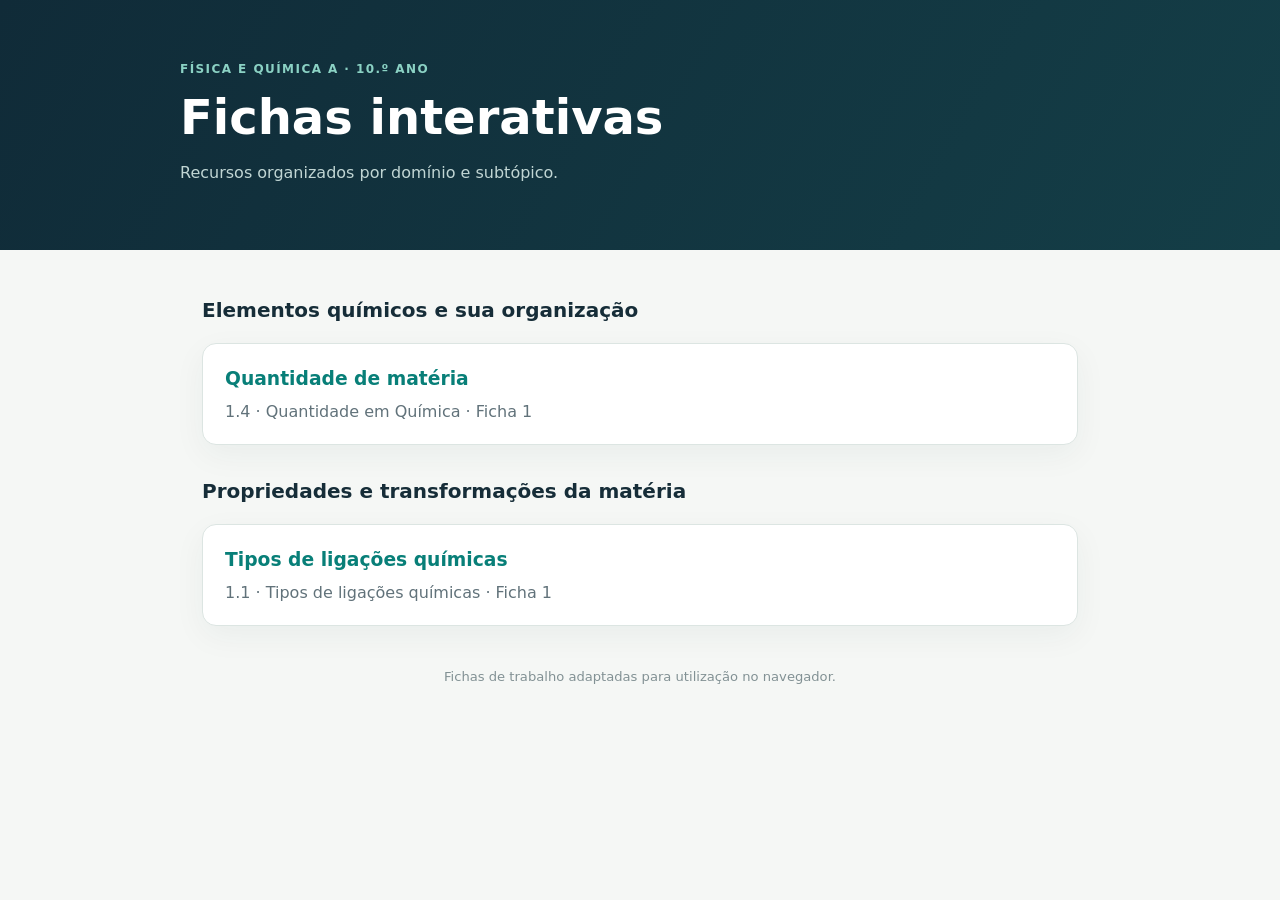
==== index.html @ ee5a8cd8 "Adiciona index.html" ====
<!doctype html>
<html lang="pt-PT">
<head>
<meta charset="utf-8">
<meta name="viewport" content="width=device-width, initial-scale=1">
<meta name="theme-color" content="#102b38">
<title>Fichas interativas · 10.º ano</title>
<style>
:root{--ink:#162d38;--muted:#61727a;--paper:#f5f7f5;--teal:#087f78;--line:#dce5e2}*{box-sizing:border-box}body{margin:0;background:var(--paper);color:var(--ink);font:16px/1.6 system-ui,-apple-system,"Segoe UI",sans-serif}.hero{background:linear-gradient(120deg,#102b38,#143e47);color:#fff;padding:48px 24px}.wrap{max-width:920px;margin:auto}.eyebrow{text-transform:uppercase;letter-spacing:.12em;font-size:.75rem;color:#8bd2c4;font-weight:700}h1{font-size:clamp(2rem,5vw,3rem);line-height:1.1;margin:.3rem 0}.hero p:last-child{color:#c1d6d4}main{max-width:920px;margin:auto;padding:28px 22px 60px}.domain{margin:0 0 30px}h2{font-size:1.25rem}.card{display:block;background:white;border:1px solid var(--line);border-radius:14px;padding:20px 22px;margin:12px 0;color:inherit;text-decoration:none;box-shadow:0 10px 32px #16343c0d}.card:hover,.card:focus-visible{border-color:#7bbab0;outline:3px solid #087f7826}.card h3{margin:0;color:var(--teal)}.card p{margin:5px 0 0;color:var(--muted)}footer{text-align:center;color:#829194;font-size:.82rem;margin-top:40px}
</style>
</head>
<body>
<header class="hero"><div class="wrap"><p class="eyebrow">Física e Química A · 10.º ano</p><h1>Fichas interativas</h1><p>Recursos organizados por domínio e subtópico.</p></div></header>
<main>
<section class="domain" aria-labelledby="dominio-elementos"><h2 id="dominio-elementos">Elementos químicos e sua organização</h2><a class="card" href="10ano/elementos-quimicos-e-sua-organizacao/1-4-quantidade-em-quimica/ficha-1/"><h3>Quantidade de matéria</h3><p>1.4 · Quantidade em Química · Ficha 1</p></a></section>
<section class="domain" aria-labelledby="dominio-materia"><h2 id="dominio-materia">Propriedades e transformações da matéria</h2><a class="card" href="10ano/propriedades-e-transformacoes-da-materia/1-1-tipos-de-ligacoes-quimicas/ficha-1/"><h3>Tipos de ligações químicas</h3><p>1.1 · Tipos de ligações químicas · Ficha 1</p></a></section>
<footer>Fichas de trabalho adaptadas para utilização no navegador.</footer>
</main>
</body>
</html>
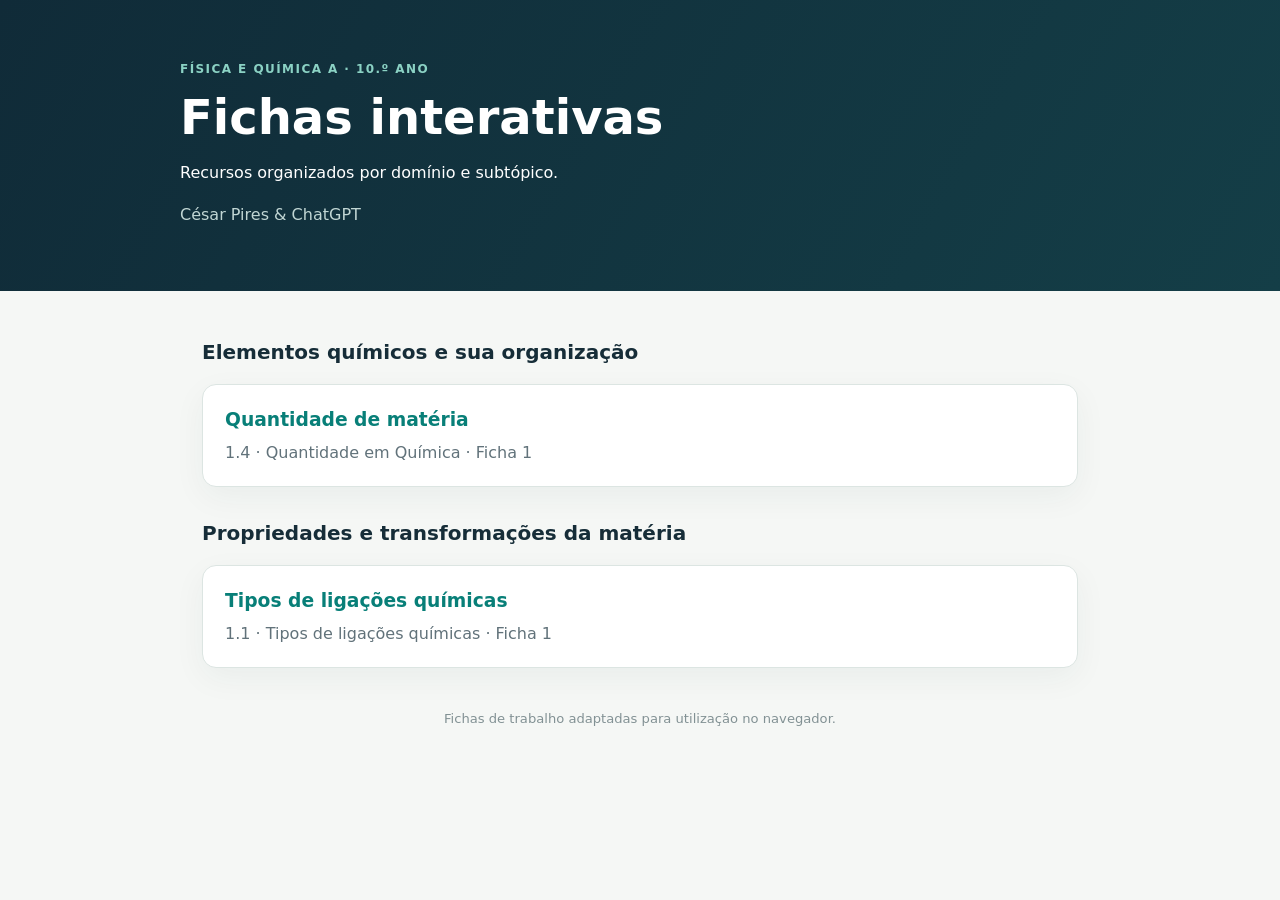
==== commit 082a7653: "Adicionar autoria ao cabeçalho do índice" ====
--- a/index.html
+++ b/index.html
@@ -10,7 +10,7 @@
 </style>
 </head>
 <body>
-<header class="hero"><div class="wrap"><p class="eyebrow">Física e Química A · 10.º ano</p><h1>Fichas interativas</h1><p>Recursos organizados por domínio e subtópico.</p></div></header>
+<header class="hero"><div class="wrap"><p class="eyebrow">Física e Química A · 10.º ano</p><h1>Fichas interativas</h1><p>Recursos organizados por domínio e subtópico.</p><p>César Pires &amp; ChatGPT</p></div></header>
 <main>
 <section class="domain" aria-labelledby="dominio-elementos"><h2 id="dominio-elementos">Elementos químicos e sua organização</h2><a class="card" href="10ano/elementos-quimicos-e-sua-organizacao/1-4-quantidade-em-quimica/ficha-1/"><h3>Quantidade de matéria</h3><p>1.4 · Quantidade em Química · Ficha 1</p></a></section>
 <section class="domain" aria-labelledby="dominio-materia"><h2 id="dominio-materia">Propriedades e transformações da matéria</h2><a class="card" href="10ano/propriedades-e-transformacoes-da-materia/1-1-tipos-de-ligacoes-quimicas/ficha-1/"><h3>Tipos de ligações químicas</h3><p>1.1 · Tipos de ligações químicas · Ficha 1</p></a></section>
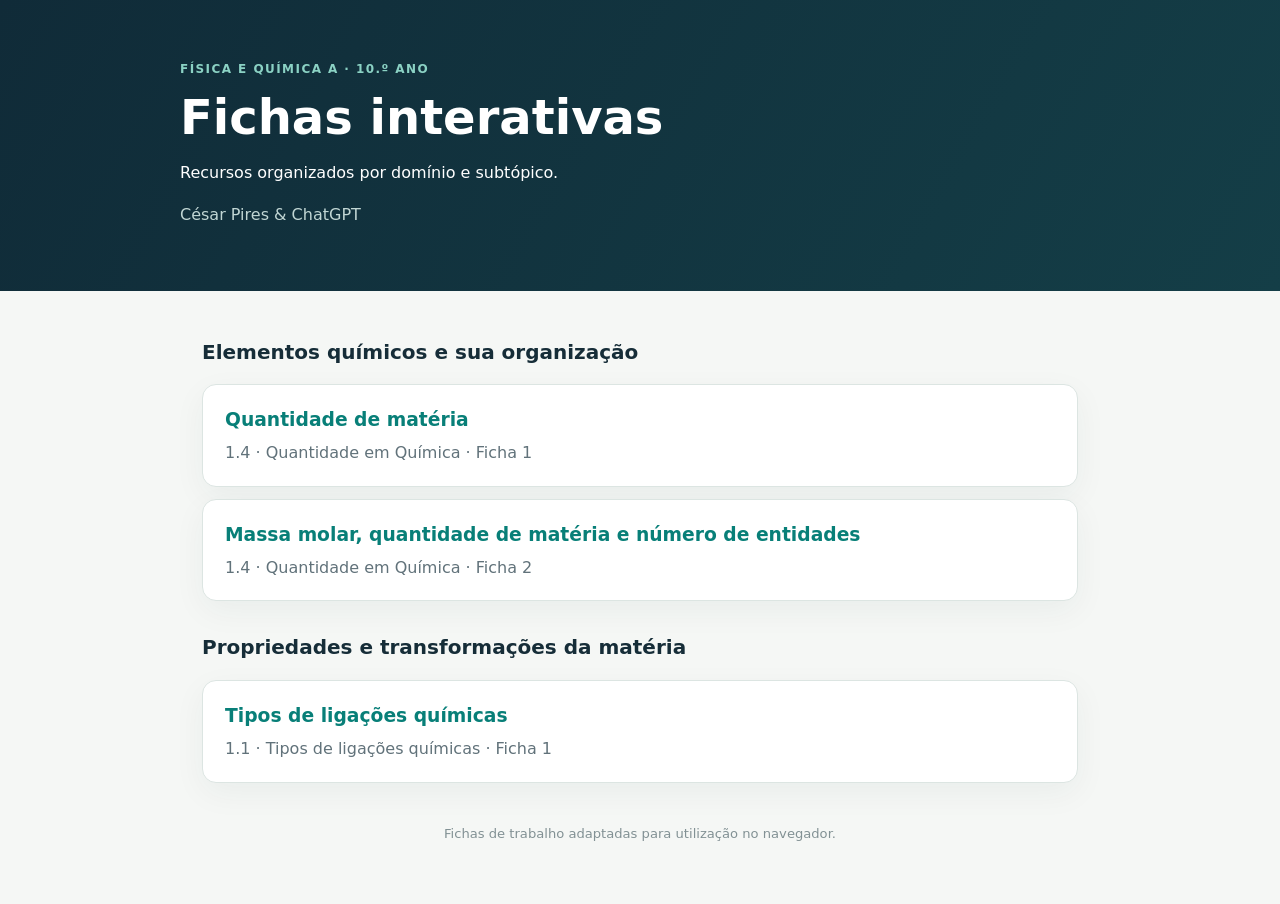
==== commit 3f1bd4d3: "Adicionar ficha 2 ao catálogo inicial" ====
--- a/index.html
+++ b/index.html
@@ -12,7 +12,7 @@
 <body>
 <header class="hero"><div class="wrap"><p class="eyebrow">Física e Química A · 10.º ano</p><h1>Fichas interativas</h1><p>Recursos organizados por domínio e subtópico.</p><p>César Pires &amp; ChatGPT</p></div></header>
 <main>
-<section class="domain" aria-labelledby="dominio-elementos"><h2 id="dominio-elementos">Elementos químicos e sua organização</h2><a class="card" href="10ano/elementos-quimicos-e-sua-organizacao/1-4-quantidade-em-quimica/ficha-1/"><h3>Quantidade de matéria</h3><p>1.4 · Quantidade em Química · Ficha 1</p></a></section>
+<section class="domain" aria-labelledby="dominio-elementos"><h2 id="dominio-elementos">Elementos químicos e sua organização</h2><a class="card" href="10ano/elementos-quimicos-e-sua-organizacao/1-4-quantidade-em-quimica/ficha-1/"><h3>Quantidade de matéria</h3><p>1.4 · Quantidade em Química · Ficha 1</p></a><a class="card" href="10ano/elementos-quimicos-e-sua-organizacao/1-4-quantidade-em-quimica/ficha-2/"><h3>Massa molar, quantidade de matéria e número de entidades</h3><p>1.4 · Quantidade em Química · Ficha 2</p></a></section>
 <section class="domain" aria-labelledby="dominio-materia"><h2 id="dominio-materia">Propriedades e transformações da matéria</h2><a class="card" href="10ano/propriedades-e-transformacoes-da-materia/1-1-tipos-de-ligacoes-quimicas/ficha-1/"><h3>Tipos de ligações químicas</h3><p>1.1 · Tipos de ligações químicas · Ficha 1</p></a></section>
 <footer>Fichas de trabalho adaptadas para utilização no navegador.</footer>
 </main>
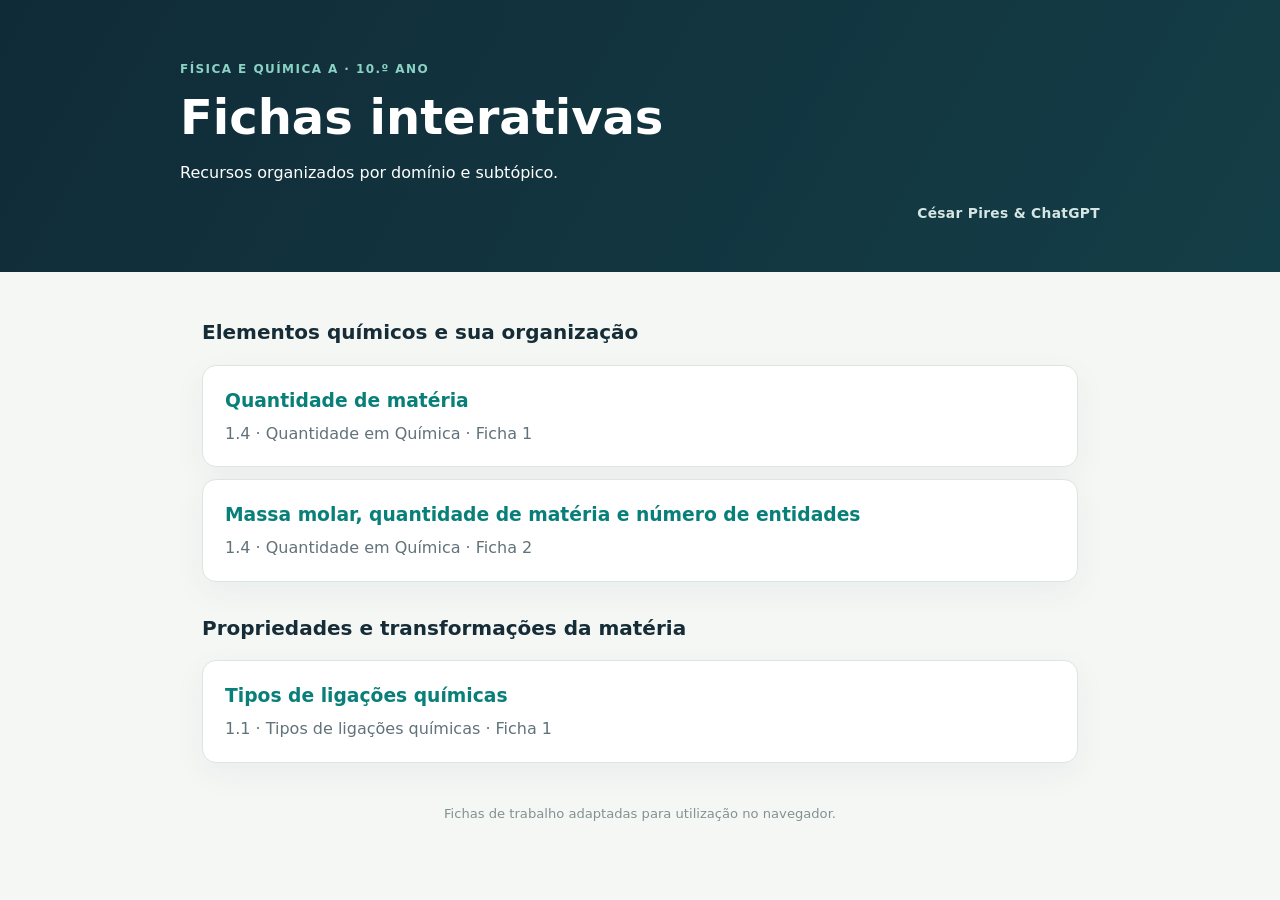
==== commit 5161a53c: "Alinhar assinatura no cabeçalho do catálogo" ====
--- a/index.html
+++ b/index.html
@@ -6,11 +6,11 @@
 <meta name="theme-color" content="#102b38">
 <title>Fichas interativas · 10.º ano</title>
 <style>
-:root{--ink:#162d38;--muted:#61727a;--paper:#f5f7f5;--teal:#087f78;--line:#dce5e2}*{box-sizing:border-box}body{margin:0;background:var(--paper);color:var(--ink);font:16px/1.6 system-ui,-apple-system,"Segoe UI",sans-serif}.hero{background:linear-gradient(120deg,#102b38,#143e47);color:#fff;padding:48px 24px}.wrap{max-width:920px;margin:auto}.eyebrow{text-transform:uppercase;letter-spacing:.12em;font-size:.75rem;color:#8bd2c4;font-weight:700}h1{font-size:clamp(2rem,5vw,3rem);line-height:1.1;margin:.3rem 0}.hero p:last-child{color:#c1d6d4}main{max-width:920px;margin:auto;padding:28px 22px 60px}.domain{margin:0 0 30px}h2{font-size:1.25rem}.card{display:block;background:white;border:1px solid var(--line);border-radius:14px;padding:20px 22px;margin:12px 0;color:inherit;text-decoration:none;box-shadow:0 10px 32px #16343c0d}.card:hover,.card:focus-visible{border-color:#7bbab0;outline:3px solid #087f7826}.card h3{margin:0;color:var(--teal)}.card p{margin:5px 0 0;color:var(--muted)}footer{text-align:center;color:#829194;font-size:.82rem;margin-top:40px}
+:root{--ink:#162d38;--muted:#61727a;--paper:#f5f7f5;--teal:#087f78;--line:#dce5e2}*{box-sizing:border-box}body{margin:0;background:var(--paper);color:var(--ink);font:16px/1.6 system-ui,-apple-system,"Segoe UI",sans-serif}.hero{background:linear-gradient(120deg,#102b38,#143e47);color:#fff;padding:48px 24px}.wrap{max-width:920px;margin:auto}.eyebrow{text-transform:uppercase;letter-spacing:.12em;font-size:.75rem;color:#8bd2c4;font-weight:700}h1{font-size:clamp(2rem,5vw,3rem);line-height:1.1;margin:.3rem 0}.hero p:last-child:not(.author-signature){color:#c1d6d4}.author-signature{margin:1rem 0 0;text-align:right;font-size:.86rem;font-weight:700;letter-spacing:.025em;color:#d6e6e4}main{max-width:920px;margin:auto;padding:28px 22px 60px}.domain{margin:0 0 30px}h2{font-size:1.25rem}.card{display:block;background:white;border:1px solid var(--line);border-radius:14px;padding:20px 22px;margin:12px 0;color:inherit;text-decoration:none;box-shadow:0 10px 32px #16343c0d}.card:hover,.card:focus-visible{border-color:#7bbab0;outline:3px solid #087f7826}.card h3{margin:0;color:var(--teal)}.card p{margin:5px 0 0;color:var(--muted)}footer{text-align:center;color:#829194;font-size:.82rem;margin-top:40px}
 </style>
 </head>
 <body>
-<header class="hero"><div class="wrap"><p class="eyebrow">Física e Química A · 10.º ano</p><h1>Fichas interativas</h1><p>Recursos organizados por domínio e subtópico.</p><p>César Pires &amp; ChatGPT</p></div></header>
+<header class="hero"><div class="wrap"><p class="eyebrow">Física e Química A · 10.º ano</p><h1>Fichas interativas</h1><p>Recursos organizados por domínio e subtópico.</p><p class="author-signature">César Pires &amp; ChatGPT</p></div></header>
 <main>
 <section class="domain" aria-labelledby="dominio-elementos"><h2 id="dominio-elementos">Elementos químicos e sua organização</h2><a class="card" href="10ano/elementos-quimicos-e-sua-organizacao/1-4-quantidade-em-quimica/ficha-1/"><h3>Quantidade de matéria</h3><p>1.4 · Quantidade em Química · Ficha 1</p></a><a class="card" href="10ano/elementos-quimicos-e-sua-organizacao/1-4-quantidade-em-quimica/ficha-2/"><h3>Massa molar, quantidade de matéria e número de entidades</h3><p>1.4 · Quantidade em Química · Ficha 2</p></a></section>
 <section class="domain" aria-labelledby="dominio-materia"><h2 id="dominio-materia">Propriedades e transformações da matéria</h2><a class="card" href="10ano/propriedades-e-transformacoes-da-materia/1-1-tipos-de-ligacoes-quimicas/ficha-1/"><h3>Tipos de ligações químicas</h3><p>1.1 · Tipos de ligações químicas · Ficha 1</p></a></section>
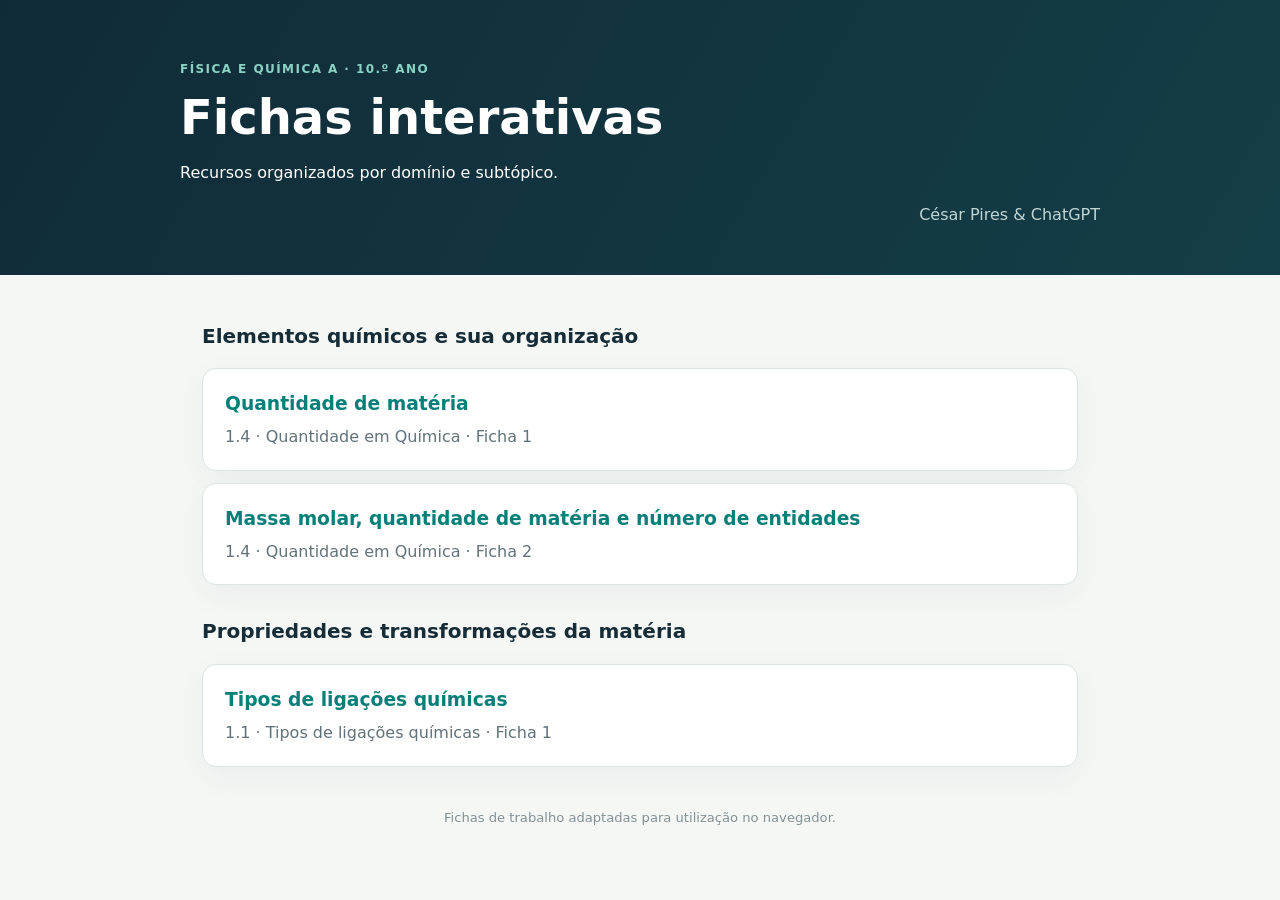
==== commit ac46bffa: "Restaurar assinatura leve nos cabeçalhos" ====
--- a/index.html
+++ b/index.html
@@ -6,7 +6,7 @@
 <meta name="theme-color" content="#102b38">
 <title>Fichas interativas · 10.º ano</title>
 <style>
-:root{--ink:#162d38;--muted:#61727a;--paper:#f5f7f5;--teal:#087f78;--line:#dce5e2}*{box-sizing:border-box}body{margin:0;background:var(--paper);color:var(--ink);font:16px/1.6 system-ui,-apple-system,"Segoe UI",sans-serif}.hero{background:linear-gradient(120deg,#102b38,#143e47);color:#fff;padding:48px 24px}.wrap{max-width:920px;margin:auto}.eyebrow{text-transform:uppercase;letter-spacing:.12em;font-size:.75rem;color:#8bd2c4;font-weight:700}h1{font-size:clamp(2rem,5vw,3rem);line-height:1.1;margin:.3rem 0}.hero p:last-child:not(.author-signature){color:#c1d6d4}.author-signature{margin:1rem 0 0;text-align:right;font-size:.86rem;font-weight:700;letter-spacing:.025em;color:#d6e6e4}main{max-width:920px;margin:auto;padding:28px 22px 60px}.domain{margin:0 0 30px}h2{font-size:1.25rem}.card{display:block;background:white;border:1px solid var(--line);border-radius:14px;padding:20px 22px;margin:12px 0;color:inherit;text-decoration:none;box-shadow:0 10px 32px #16343c0d}.card:hover,.card:focus-visible{border-color:#7bbab0;outline:3px solid #087f7826}.card h3{margin:0;color:var(--teal)}.card p{margin:5px 0 0;color:var(--muted)}footer{text-align:center;color:#829194;font-size:.82rem;margin-top:40px}
+:root{--ink:#162d38;--muted:#61727a;--paper:#f5f7f5;--teal:#087f78;--line:#dce5e2}*{box-sizing:border-box}body{margin:0;background:var(--paper);color:var(--ink);font:16px/1.6 system-ui,-apple-system,"Segoe UI",sans-serif}.hero{background:linear-gradient(120deg,#102b38,#143e47);color:#fff;padding:48px 24px}.wrap{max-width:920px;margin:auto}.eyebrow{text-transform:uppercase;letter-spacing:.12em;font-size:.75rem;color:#8bd2c4;font-weight:700}h1{font-size:clamp(2rem,5vw,3rem);line-height:1.1;margin:.3rem 0}.hero p:last-child:not(.author-signature){color:#c1d6d4}.author-signature{margin:1rem 0 0;text-align:right;font-size:1rem;font-weight:400;letter-spacing:normal;color:#c1d6d4}main{max-width:920px;margin:auto;padding:28px 22px 60px}.domain{margin:0 0 30px}h2{font-size:1.25rem}.card{display:block;background:white;border:1px solid var(--line);border-radius:14px;padding:20px 22px;margin:12px 0;color:inherit;text-decoration:none;box-shadow:0 10px 32px #16343c0d}.card:hover,.card:focus-visible{border-color:#7bbab0;outline:3px solid #087f7826}.card h3{margin:0;color:var(--teal)}.card p{margin:5px 0 0;color:var(--muted)}footer{text-align:center;color:#829194;font-size:.82rem;margin-top:40px}
 </style>
 </head>
 <body>
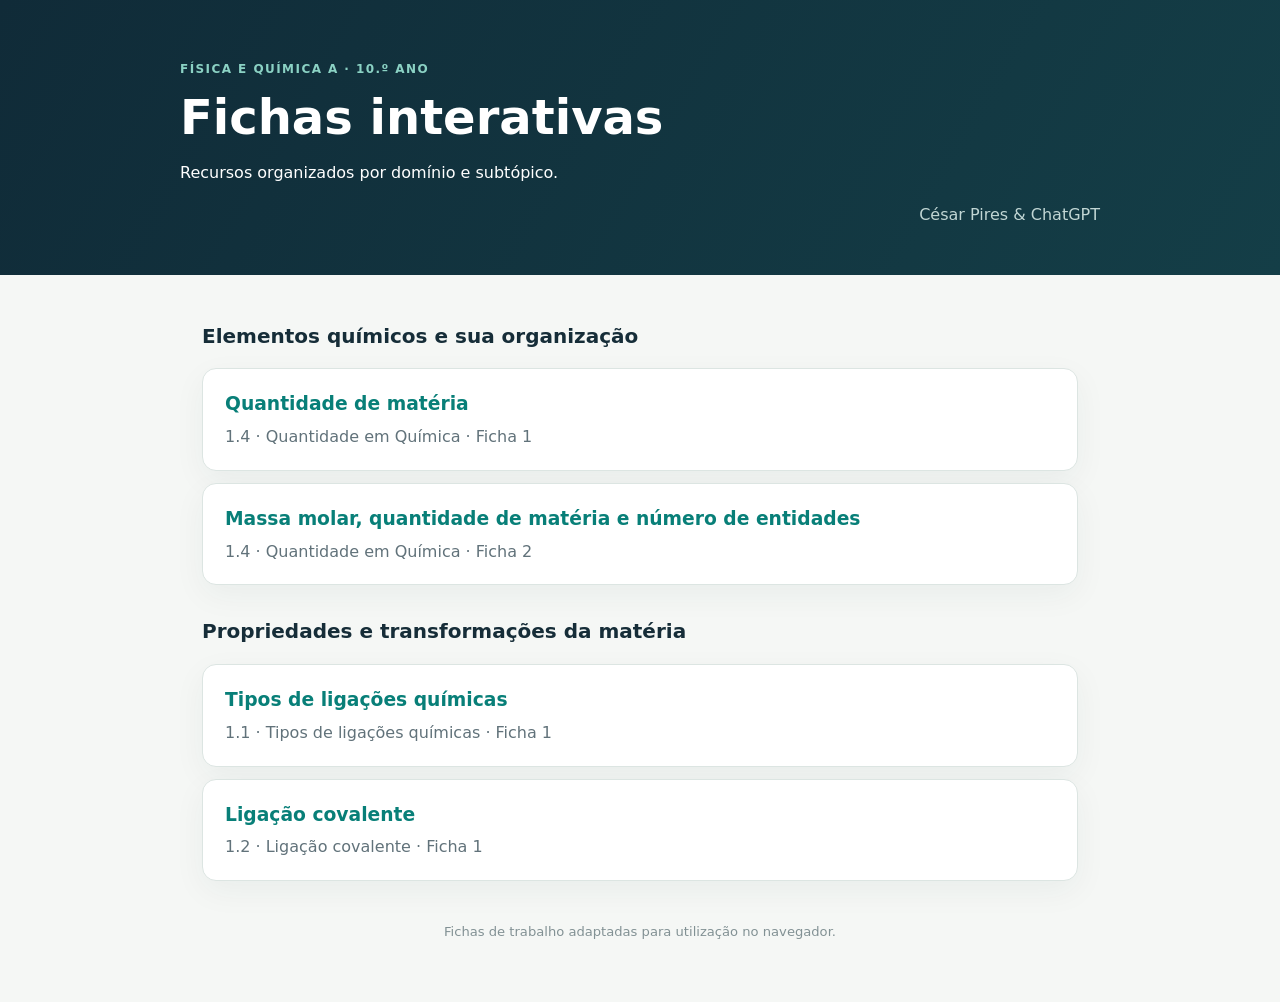
==== commit f98ed28b: "Liga a ficha de ligação covalente à página de entrada" ====
--- a/index.html
+++ b/index.html
@@ -13,9 +13,8 @@
 <header class="hero"><div class="wrap"><p class="eyebrow">Física e Química A · 10.º ano</p><h1>Fichas interativas</h1><p>Recursos organizados por domínio e subtópico.</p><p class="author-signature">César Pires &amp; ChatGPT</p></div></header>
 <main>
 <section class="domain" aria-labelledby="dominio-elementos"><h2 id="dominio-elementos">Elementos químicos e sua organização</h2><a class="card" href="10ano/elementos-quimicos-e-sua-organizacao/1-4-quantidade-em-quimica/ficha-1/"><h3>Quantidade de matéria</h3><p>1.4 · Quantidade em Química · Ficha 1</p></a><a class="card" href="10ano/elementos-quimicos-e-sua-organizacao/1-4-quantidade-em-quimica/ficha-2/"><h3>Massa molar, quantidade de matéria e número de entidades</h3><p>1.4 · Quantidade em Química · Ficha 2</p></a></section>
-<section class="domain" aria-labelledby="dominio-materia"><h2 id="dominio-materia">Propriedades e transformações da matéria</h2><a class="card" href="10ano/propriedades-e-transformacoes-da-materia/1-1-tipos-de-ligacoes-quimicas/ficha-1/"><h3>Tipos de ligações químicas</h3><p>1.1 · Tipos de ligações químicas · Ficha 1</p></a></section>
+<section class="domain" aria-labelledby="dominio-materia"><h2 id="dominio-materia">Propriedades e transformações da matéria</h2><a class="card" href="10ano/propriedades-e-transformacoes-da-materia/1-1-tipos-de-ligacoes-quimicas/ficha-1/"><h3>Tipos de ligações químicas</h3><p>1.1 · Tipos de ligações químicas · Ficha 1</p></a><a class="card" href="10ano/propriedades-e-transformacoes-da-materia/1-2-ligacao-covalente/ficha-1/"><h3>Ligação covalente</h3><p>1.2 · Ligação covalente · Ficha 1</p></a></section>
 <footer>Fichas de trabalho adaptadas para utilização no navegador.</footer>
 </main>
 </body>
-</html>
-
+</html>
